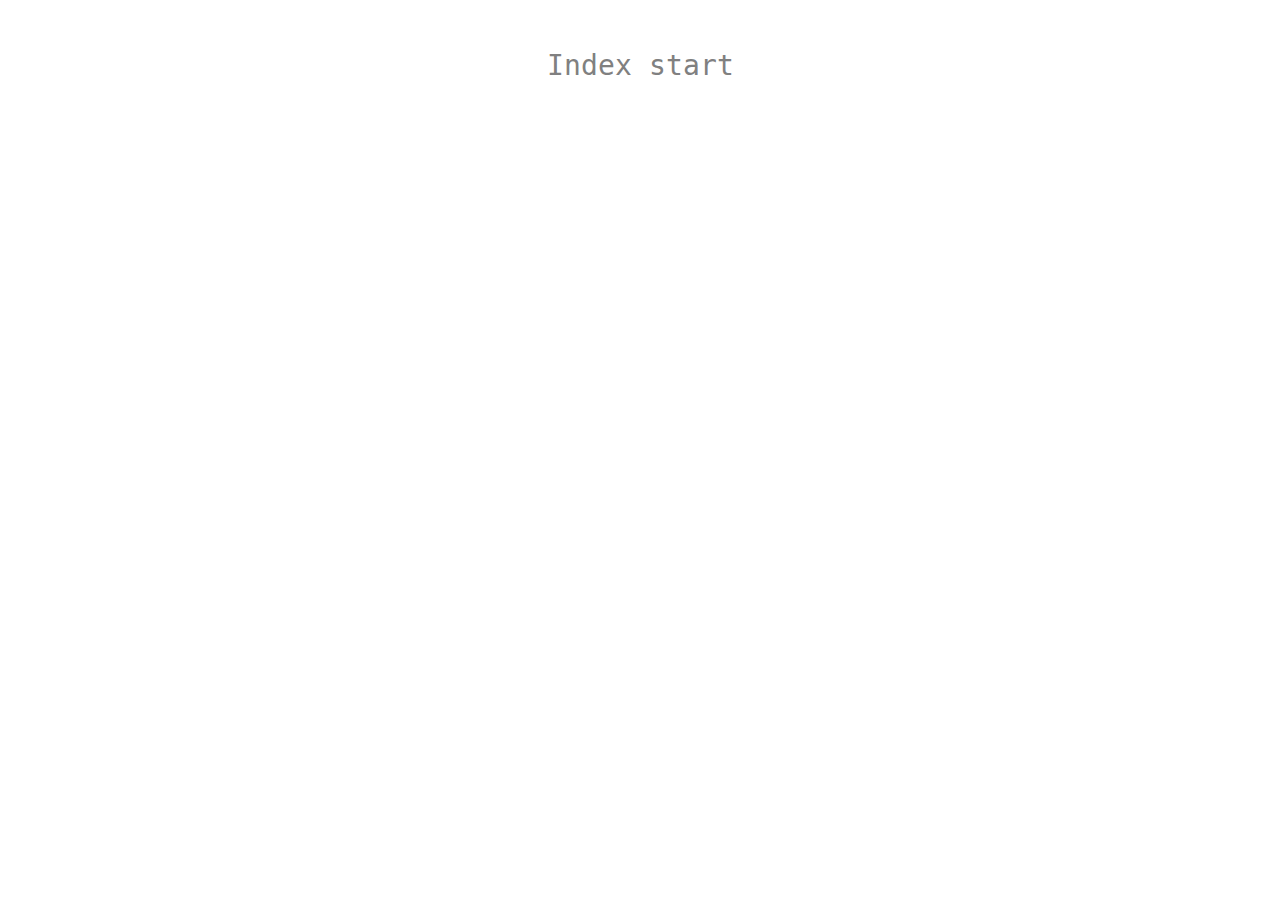
==== index.html @ df1020f8 "Added angular and bootstrap files" ====
<!DOCTYPE HTML PUBLIC "-//W3C//DTD HTML 4.01//EN" "http://www.w3.org/TR/html4/strict.dtd">
<html ng-app>
	<head>
		<title>De Trashed - Zero Trash</title>

		<!-- Javascript / Angular-->
		<script type="text/javascript" src="js/lib/angular.js"></script>
		<script type="text/javascript" src="js/lib/angular-resource.js"></script>

		<!-- CSS / Bootstrap -->
		<link rel="stylesheet" type="text/css" href="css/tasks.css">
		<link rel="stylesheet" type="text/css" href="css/bootstrap.min.css">
		<link rel="stylesheet" type="text/css" href="css/bootstrap-responsive.min.css">

		<!-- Fonts -->
		<link rel="stylesheet" href="fonts/myunderwood/stylesheet.css" type="text/css" />
		<link rel="stylesheet" href="fonts/entypo/stylesheet.css" type="text/css" />
		<link rel="stylesheet" href="fonts/bitstreamverasansmono_roman_macroman/stylesheet.css" type="text/css" />
		
	<!--
	
	Starting UI flow

	1/ Questions - radion buttons

	2/ Sign up - name, email, location (ask for metric or empirical)

	3/ Starting data - 'You start with 1 tonne of trash. Your quest is to reduce this to zero'

	4/ Tasks (first level) - 5 tasks

	5/ Sucess page - Congratulations! You've cut x kg trash, 

	6/ Level complete - You get a happy dolphin! You've saved 5 albatross's lives :)

	-->


	</head>

	<body>

	<div id = "large-plain-text">Index start</div>

	<div id = "center-container"></div>	

	</body>
</html>
---- css/tasks.css ----
body {
	margin: 1.0em;
	padding: 3%;
	background-color: #f7efef;
}

p {
	font-family: helvetica, arial, tahoma;

}


#left-column {
	width: 12%;
	border-width: 1px;
	border-color: #cecccc;
	border-style: solid;
	border-radius: 5px;
	position: absolute;
	height:80%;
	min-width: 20px;
}

#centre-column {
	width:70%;
	position: absolute;
	height:80%;
	min-width: 600px;
	left: 20%;
}

#general-text {
	font-family: 'my_underwoodregular', helvetica, arial, tahoma;
	color: orange;
	font-size: 1.2em;
	line-height: 1.2em;
	margin: 0.6em 0em 0.2em 0.7em;
	
}

/*Slide/Tasks*/

#slide-container {
	height: 70%;
	border-width: 1px;
	border-color: #cecccc;
	border-style: solid;
	border-radius: 5px; 	
}

#task-text {
	height: 80%;
	width: 40%;
	font-family: helvetica, arial, tahoma;
	color: gray;
	font-size: 0.8em;
	line-height: 1.6em;
	padding-right: 0.5em;
	padding-left: 0.5em;
	margin-left: 1.0em;
	margin-right: 1.0em;
	padding: 0.5em;
	position: absolute;
}

#task-image {
	position: relative;
	left:45%;
	height: 85%;
	width: 53%;

	border-width: 1px;
	border-color: #cecccc;
	border-style: solid;

}

/*Check Buttons*/

#check-buttons {
	height: 30%;
	border: 2px dotted gray;
	border-width: 1px;
	border-color: #cecccc;
	border-style: solid;
	border-radius: 5px;
	margin-top:0.5em;

}

#check-box-text {
	font-family: helvetica, arial, tahoma;
	color: gray;
	font-size: 0.9em;
	line-height: 1.4em;
	padding-right: 0.5em;
	padding: 0.5em;
}


#check-buttons-column1 {
	height: 20%;
	width: 23%;
	position: absolute;
	margin-left:2%;
	margin-right: 2%;
	text-align: center;

}

#check-buttons-column2 {
	height: 20%;
	width: 23%;
	position: absolute;
	left: 33%;
	margin-left:2%;
	margin-right: 2%;
	text-align: center;

}

#check-buttons-column3 {
	height: 20%;
	width: 23%;
	position: absolute;
	left: 65%;
	margin-left:2%;
	margin-right: 2%;
	text-align: center;

}


/*Progress Bar*/

#progress-bar-container {
	height: 10%;
	border: 2px dotted gray;
	border-width: 1px;
	border-color: #cecccc;
	border-style: solid;
	border-radius: 5px;
	margin-top: 0.5em;
	margin-bottom: 3.0em;

}


#progress-bar {
  background-color: gray;
  border-radius: 13px; /* (height of inner div) / 2 + padding */
  padding: 3px;
}

#progress-bar > div {
   background-color: orange;
   width: 20%; /* Adjust with JavaScript */
   height: 20px;
   border-radius: 10px;
}

input[type='checkbox'] {
    -webkit-appearance:none;
    width:4.0em;
    height:4.0em;
    background:white;
    border-radius:4px;
    border:2px solid gray;
}
input[type='checkbox']:checked {
    background: orange;
}



/*Landfill Vertical*/
.outer {
    width: 3.5em;
    height: 15.0em;
    border: 2px solid #ccc;
    overflow: hidden;
    
    position: relative;
    
    -moz-border-radius: 6px;
    -webkit-border-radius: 6px;
    border-radius: 6px;
    margin: 1.2em 0.5em 0.5em 0.5em;
}

.inner, .inner div {
    width: 100%;
    overflow: hidden;
    left: -2px;
    position: absolute;
}

.inner {
    border: 2px solid gray;
    border-top-width: 0;
    background-color: #41e02c;
    
    bottom: 0;
    height: 0%;
}

.inner div {
    border: 2px solid orange;
    border-bottom-width: 0;
    background-color: orange;
    top: 0;
    width: 100%;
    height: 25px;
}

button {
	position: center;
	margin-left: 1.0em;

}

/* Dashboard */

#dashboard-nav a {
	width: 100%;
	position: absolute;
	height:10%;
	min-width: 40px;
	font-family: helvetica, arial, tahoma;
	color: gray;
	font-size: 1.0em;
	line-height: 1.6em;
	padding: 0.5em;
	position: relative;
	text-decoration: none;
}


#dashboard-nav ul {
	list-style-type:none;
	margin:0;
	padding:0;
	margin-bottom: 2em;
	line-height: 2em;
}

#dashboard-nav li {
	display:inline;
	padding-right: 0.5em;
	padding-left: 0.5em;
}

#dashboard-nav li :hover {
	background-color: #4ad140;
	color:#e0e0e0;
}

#dashboard-cube-1 {
	width: 28%;
	border-width: 1px;
	border-color: #cecccc;
	border-style: solid;
	position:absolute;
	min-width: 40px;
	max-width: 300px;
	margin-bottom: 5em;

}

#dashboard-cube-1 :hover {
	background-color:#e84e4e;
	color:#e0e0e0;
}

#dashboard-cube-2 {
	left: 35%;
	width: 28%;
	border-width: 1px;
	border-color: #cecccc;
	border-style: solid;
	position:absolute;
	min-width: 40px;
	max-width: 300px;

}

#dashboard-cube-2 :hover {
	background: #e84e4e;
	color:#e0e0e0;
}

#dashboard-cube-3 {
	left: 65%;
	width: 28%;
	border-width: 1px;
	border-color: #cecccc;
	border-style: solid;
	position:absolute;
	min-width: 40px;
	max-width: 300px;
}

#dashboard-cube-3  :hover {
	background:#f75151;
	color:#e0e0e0;
}

#dashboard-cube-4 {
	top: 60%;
	width: 28%;
	border-width: 1px;
	border-color: #cecccc;
	border-style: solid;
	min-width: 40px;
	max-width: 300px;
	position: absolute;
	margin-bottom: 5em;
	
}

#dashboard-cube-4 :hover {
	background-color:#f75151;
	color:#e0e0e0;
}

#dashboard-cube-5 {
	top: 60%;
	left: 35%;
	width: 28%;
	border-width: 1px;
	border-color: #cecccc;
	border-style: solid;
	position:absolute;
	min-width: 40px;
	max-width: 300px;
	margin-bottom: 5em;
}

#dashboard-cube-5 :hover {
	background-color:#f75151;
	color:#e0e0e0;
}

#dashboard-cube-6 {
	top: 60%;
	left: 65%;
	width: 28%;
	border-width: 1px;
	border-color: #cecccc;
	border-style: solid;
	position:absolute;
	min-width: 40px;
	max-width: 300px;
	display:inline-block;
	margin-bottom: 5em;
}

#dashboard-cube-6 :hover { 
	background-color:#f94343;
	color:#e0e0e0;
}


#dashboard-cube-text {
	font-family: helvetica, arial, tahoma;
	color: gray;
	font-size: 1.0em;
	line-height: 2.0em;
	padding-top: 4.0em;
	padding-bottom: 1.5em;
	position: relative;
	text-align: center;

}


#dashboard-cube-text a {
	font-family: helvetica, arial, tahoma;
	color: gray;
	font-size: 1.0em;
	line-height: 1.6em;
	padding: 2.5em;
	position: relative;
	text-align: center;
	text-decoration: none;
}

#dashboard-cube-text :hover {
	color:#e0e0e0;
}

#dashboard-icons {
	font-family: 'entyporegular', helvetica, arial, tahoma;
	color: gray;
	font-size: 8.0em;
	text-align: center;
	line-height: 1.0em;
}

#dashboard-icons :hover {
	color:#e0e0e0;
}

/* Footer */

#footer a {
	width: 100%;
	height:10%;
	min-width: 40px;
	font-family: helvetica, arial, tahoma;
	color: gray;
	font-size: 0.3em;
	line-height: 1.0em;
	padding: 0.5em;
	text-decoration: none;
}

#footer ul {
	list-style-type:none;
	margin:0;
	padding:0;
	margin-bottom: 2em;
	line-height: 2em;
}

#footer li {
	display:inline;
	padding-right: 0.5em;
	padding-left: 0.5em;
}

/* Main Dash Icon */

#main-icon {
	font-family: 'entyporegular', helvetica, arial, tahoma;
	color:#e0e0e0;
	font-size: 6.0em;
	text-align: center;
	line-height: 1.0em;
	position: absolute;
	top:90%;

}


/* Questions */

#center-container {
	text-align: center;
	margin: 5% 10% 5% 10%;
}

#radio-buttons {
	margin-bottom: 3em;
	padding: 0.5em;
}

.tg  {
	border-collapse:collapse;border-spacing:0;
	text-align: center;
	width:80%; margin:auto;
	background-color: white;
}

.tg .square1, td :hover {
	background: #f94343;
	color:#e5e5e5;
}


.tg td {
	font-family:Arial, 
	sans-serif;font-size:
	14px;
	border-style:solid;
	border-width:1px;
	overflow:hidden;
	word-break:normal;
	border-color: #cecccc;
	width:40%;
}


.tg .tg-s6z2 :hover {
	text-align:center;
	background: #f94343;
	color:#e5e5e5;

}

.square2 {
	color:yellow;
}

#square2{
	color:yellow;

}

#large-plain-text {
	font-family: 'bitstream_vera_sans_monoroman', helvetica, arial, tahoma;
	color: gray;
	font-size: 2.0em;
	padding-top: .0em;
	padding-bottom: 0.5em;
	position: relative;
	text-align: center;
	line-height: 2.0em;

}

#arrow {
	font-family: 'entyporegular', helvetica, arial, tahoma;
	color: gray;
	font-size: 6.0em;
	text-align: right;
	line-height: 1.0em;
	margin-right: 10%;
}

#arrow :hover {
	color:#f94343;
	cursor: pointer; cursor: hand; 
}

/* Sign Up Form */


.container {
    width: 406px;
    max-width: 406px;
    margin: 0 auto;
}

#signup {
    padding: 0px 25px 25px;
    background: #fff;
    box-shadow: 
        0px 0px 0px 5px rgba( 255,255,255,0.4 ), 
        0px 4px 20px rgba( 0,0,0,0.33 );
    -moz-border-radius: 5px;
    -webkit-border-radius: 5px;
    border-radius: 5px;
    display: table;
    position: static;
}

#signup .header {
    margin-bottom: 20px;
}

#signup .header h3 {
    color: #333333;
    font-size: 24px;
    font-weight: bold;
    margin-bottom: 5px;
}

#signup .header p {
    color: #8f8f8f;
    font-size: 14px;
    font-weight: 300;
}

#signup .sep {
    height: 1px;
    background: #e8e8e8;
    width: 406px;
    margin: 0px -25px;
}

#signup .inputs {
    margin-top: 25px;
}

#signup .inputs label {
    color: #8f8f8f;
    font-size: 12px;
    font-weight: 300;
    letter-spacing: 1px;
    margin-bottom: 7px;
    display: block;
}

input::-webkit-input-placeholder {
    color:    #b5b5b5;
}

input:-moz-placeholder {
    color:    #b5b5b5;
}

#signup .inputs input[type=email], input[type=password] {
    background: #f5f5f5;
    font-size: 0.8rem;
    -moz-border-radius: 3px;
    -webkit-border-radius: 3px;
    border-radius: 3px;
    border: none;
    padding: 13px 10px;
    width: 330px;
    margin-bottom: 20px;
    box-shadow: inset 0px 2px 3px rgba( 0,0,0,0.1 );
    clear: both;
}

#signup .inputs input[type=email]:focus, input[type=password]:focus {
    background: #fff;
    box-shadow: 0px 0px 0px 3px #fff38e, inset 0px 2px 3px rgba( 0,0,0,0.2 ), 0px 5px 5px rgba( 0,0,0,0.15 );
    outline: none;   
}

#signup .inputs .checkboxy {
    display: block;
    position: static;
    height: 25px;
    margin-top: 10px;
    clear: both;
}

#signup .inputs input[type=checkbox] {
    float: left;
    margin-right: 10px;
    margin-top: 3px;
}

#signup .inputs label.terms {
    float: left;
    font-size: 14px;
    font-style: italic;
}

#signup .inputs #submit {
    width: 100%;
    margin-top: 20px;
    padding: 15px 0;
    color: #fff;
    font-size: 14px;
    font-weight: 500;
    letter-spacing: 1px;
    text-align: center;
    text-decoration: none;
    font-family: helvetica, arial, tahoma;
        background: -moz-linear-gradient(
        top,
        #b9c5dd 0%,
        #a4b0cb);
    background: -webkit-gradient(
        linear, left top, left bottom, 
        from(#b9c5dd),
        to(#a4b0cb));
    -moz-border-radius: 5px;
    -webkit-border-radius: 5px;
    border-radius: 5px;
    border: 1px solid #737b8d;
    -moz-box-shadow:
        0px 5px 5px rgba(000,000,000,0.1),
        inset 0px 1px 0px rgba(255,255,255,0.5);
    -webkit-box-shadow:
        0px 5px 5px rgba(000,000,000,0.1),
        inset 0px 1px 0px rgba(255,255,255,0.5);
    box-shadow:
        0px 5px 5px rgba(000,000,000,0.1),
        inset 0px 1px 0px rgba(255,255,255,0.5);
    text-shadow:
        0px 1px 3px rgba(000,000,000,0.3),
        0px 0px 0px rgba(255,255,255,0);
    display: table;
    position: static;
    clear: both;
}

#signup .inputs #submit:hover {
    background: -moz-linear-gradient(
        top,
        #a4b0cb 0%,
        #b9c5dd);
    background: -webkit-gradient(
        linear, left top, left bottom, 
        from(#a4b0cb),
        to(#b9c5dd));
}

/* Starter Page*/

#landfill-column {
	width: 8%;
	position: absolute;
	height:80%;
	min-width: 20px;
}

#super-hero img{
	height:20em;
	text-align: right;
	vertical-align: bottom;
}

#trash img {
	height:30em;
	text-align: right;
	vertical-align: bottom;
}
---- fonts/myunderwood/stylesheet.css ----
@font-face {
    font-family: 'my_underwoodregular';
    src: url('MyUnderwood-webfont.eot');
    src: url('MyUnderwood-webfont.eot?#iefix') format('embedded-opentype'),
         url('MyUnderwood-webfont.woff') format('woff'),
         url('MyUnderwood-webfont.ttf') format('truetype'),
         url('MyUnderwood-webfont.svg#my_underwoodregular') format('svg');
    font-weight: normal;
    font-style: normal;

}
---- fonts/entypo/stylesheet.css ----
@font-face {
    font-family: 'entyporegular';
    src: url('Entypo-webfont.eot');
    src: url('Entypo-webfont.eot?#iefix') format('embedded-opentype'),
         url('Entypo-webfont.woff') format('woff'),
         url('Entypo-webfont.ttf') format('truetype'),
         url('Entypo-webfont.svg#entyporegular') format('svg');
    font-weight: normal;
    font-style: normal;

}
---- fonts/bitstreamverasansmono_roman_macroman/stylesheet.css ----
@font-face {
    font-family: 'bitstream_vera_sans_monoroman';
    src: url('VeraMono-webfont.eot');
    src: url('VeraMono-webfont.eot?#iefix') format('embedded-opentype'),
         url('VeraMono-webfont.woff') format('woff'),
         url('VeraMono-webfont.ttf') format('truetype'),
         url('VeraMono-webfont.svg#bitstream_vera_sans_monoroman') format('svg');
    font-weight: normal;
    font-style: normal;

}
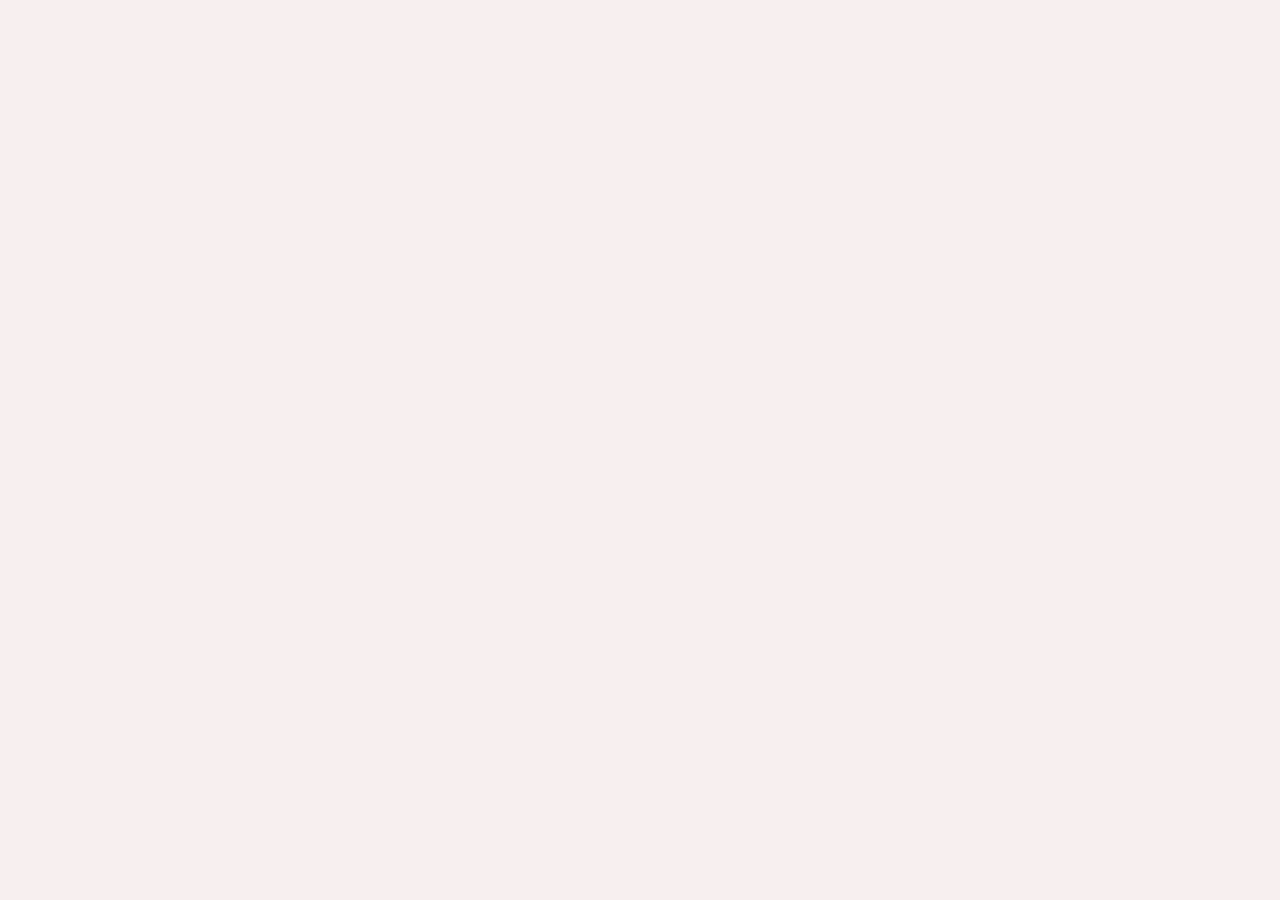
==== commit 9bfe895d: "Reconstructed with js" ====
--- a/index.html
+++ b/index.html
@@ -3,46 +3,52 @@
 	<head>
 		<title>De Trashed - Zero Trash</title>
 
-		<!-- Javascript / Angular-->
-		<script type="text/javascript" src="js/lib/angular.js"></script>
-		<script type="text/javascript" src="js/lib/angular-resource.js"></script>
+		
+		<!-- CSS / Bootstrap -->
+		<!-- 
+			Note: commented out old stylesheet and breaking all pages stylesheets into separate files.
+			<link rel="stylesheet" type="text/css" href="css/tasks.css">
+		-->
+		<link rel="stylesheet" type="text/css" href="css/questions.css">
 
-		<!-- CSS / Bootstrap -->
-		<link rel="stylesheet" type="text/css" href="css/tasks.css">
-		<link rel="stylesheet" type="text/css" href="css/bootstrap.min.css">
-		<link rel="stylesheet" type="text/css" href="css/bootstrap-responsive.min.css">
 
 		<!-- Fonts -->
 		<link rel="stylesheet" href="fonts/myunderwood/stylesheet.css" type="text/css" />
 		<link rel="stylesheet" href="fonts/entypo/stylesheet.css" type="text/css" />
 		<link rel="stylesheet" href="fonts/bitstreamverasansmono_roman_macroman/stylesheet.css" type="text/css" />
 		
-	<!--
-	
-	Starting UI flow
+		<!--
+		
+		Starting UI flow for first time user
 
-	1/ Questions - radion buttons
+		1/ Questions - radio buttons (grap data)
 
-	2/ Sign up - name, email, location (ask for metric or empirical)
+		2/ Sign up - name, email, location (ask for metric or empirical) (grap data -> registration)
 
-	3/ Starting data - 'You start with 1 tonne of trash. Your quest is to reduce this to zero'
+		3/ Starting data - 'You start with 1 tonne of trash. Your quest is to reduce this to zero' (logged in as user)
 
-	4/ Tasks (first level) - 5 tasks
 
-	5/ Sucess page - Congratulations! You've cut x kg trash, 
+		User signed up, within the app
 
-	6/ Level complete - You get a happy dolphin! You've saved 5 albatross's lives :)
+		4/ Tasks (first level) - 5 tasks
 
-	-->
+		5/ Sucess page - Congratulations! You've cut x kg trash, 
+
+		6/ Level complete - You get a happy dolphin! You've saved 5 albatross's lives :)
+
+		-->
 
 
 	</head>
+	<body>
+		<div id = "center-container"></div>	
 
-	<body>
-
-	<div id = "large-plain-text">Index start</div>
-
-	<div id = "center-container"></div>	
-
+		<!-- Javascript / Angular-->
+		<script type="text/javascript" src="js/lib/angular.js"></script>
+		<script type="text/javascript" src="js/lib/angular-resource.js"></script>
+		<script type="text/javascript" src="js/introduction.js"></script>
+		<script type="text/javascript">
+			introduction.init();
+		</script>
 	</body>
 </html>--- a/css/tasks.css
+++ b/css/tasks.css
@@ -385,9 +385,7 @@
 	text-decoration: none;
 }
 
-#dashboard-cube-text :hover {
-	color:#e0e0e0;
-}
+
 
 #dashboard-icons {
 	font-family: 'entyporegular', helvetica, arial, tahoma;
@@ -462,11 +460,20 @@
 	background-color: white;
 }
 
+.square{
+  color:gray;
+}
+
+.square:hover{
+  color:#e5e5e5;
+}
+
+/*
 .tg .square1, td :hover {
 	background: #f94343;
 	color:#e5e5e5;
 }
-
+*/
 
 .tg td {
 	font-family:Arial, 
@@ -480,13 +487,14 @@
 	width:40%;
 }
 
-
+/*
 .tg .tg-s6z2 :hover {
 	text-align:center;
 	background: #f94343;
 	color:#e5e5e5;
 
 }
+*/
 
 .square2 {
 	color:yellow;
@@ -516,12 +524,14 @@
 	text-align: right;
 	line-height: 1.0em;
 	margin-right: 10%;
+	cursor: pointer;
 }
 
 #arrow :hover {
-	color:#f94343;
-	cursor: pointer; cursor: hand; 
-}
+  color:#f94343;
+}
+
+
 
 /* Sign Up Form */
 
--- a/css/questions.css
+++ b/css/questions.css
@@ -0,0 +1,76 @@
+/*questions.css*/
+
+/*ELEMENT STYLING*/
+body {
+  margin: 1.0em;
+  padding: 3%;
+  background-color: #f7efef;
+}
+
+p {
+  font-family: helvetica, arial, tahoma;
+}
+
+
+/*ID STYLING*/
+#large-plain-text {
+  font-family: 'bitstream_vera_sans_monoroman', helvetica, arial, tahoma;
+  color: gray;
+  font-size: 2.0em;
+  padding-top: .0em;
+  padding-bottom: 2.0em;
+  position: relative;
+  text-align: center;
+  line-height: 2.0em;
+}
+
+#center-container {
+  text-align: center;
+  margin: 5% 10% 5% 10%;
+}
+
+#arrow {
+  width: 80%;
+  margin: 0 auto;
+  font-size: 3.0em;
+  text-align: right;
+  color: gray;
+  cursor: pointer;
+}
+
+
+#arrow .next{
+  font-family: 'bitstream_vera_sans_monoroman', helvetica, arial, tahoma;
+  font-size: 0.8em;
+  display:inline-block;
+  position:relative;
+  top: -20px;
+}
+
+
+#arrow .arrow {
+  font-family: 'entyporegular', helvetica, arial, tahoma;
+  font-size: 3.0em;
+  text-align: right;
+  text-decoration: none;
+}
+
+
+
+/*CLASS STYLING*/
+.tg  {
+  border-collapse:collapse;border-spacing:0;
+  text-align: center;
+  width:80%; margin:auto;
+  background-color: white;
+}
+
+.tg td{
+  font-family: helvetica, arial, tahoma;
+  color: #555;
+  font-size: 1.0em;
+  width:50%;
+  height:15em;
+  border: 1px solid #333;
+}
+
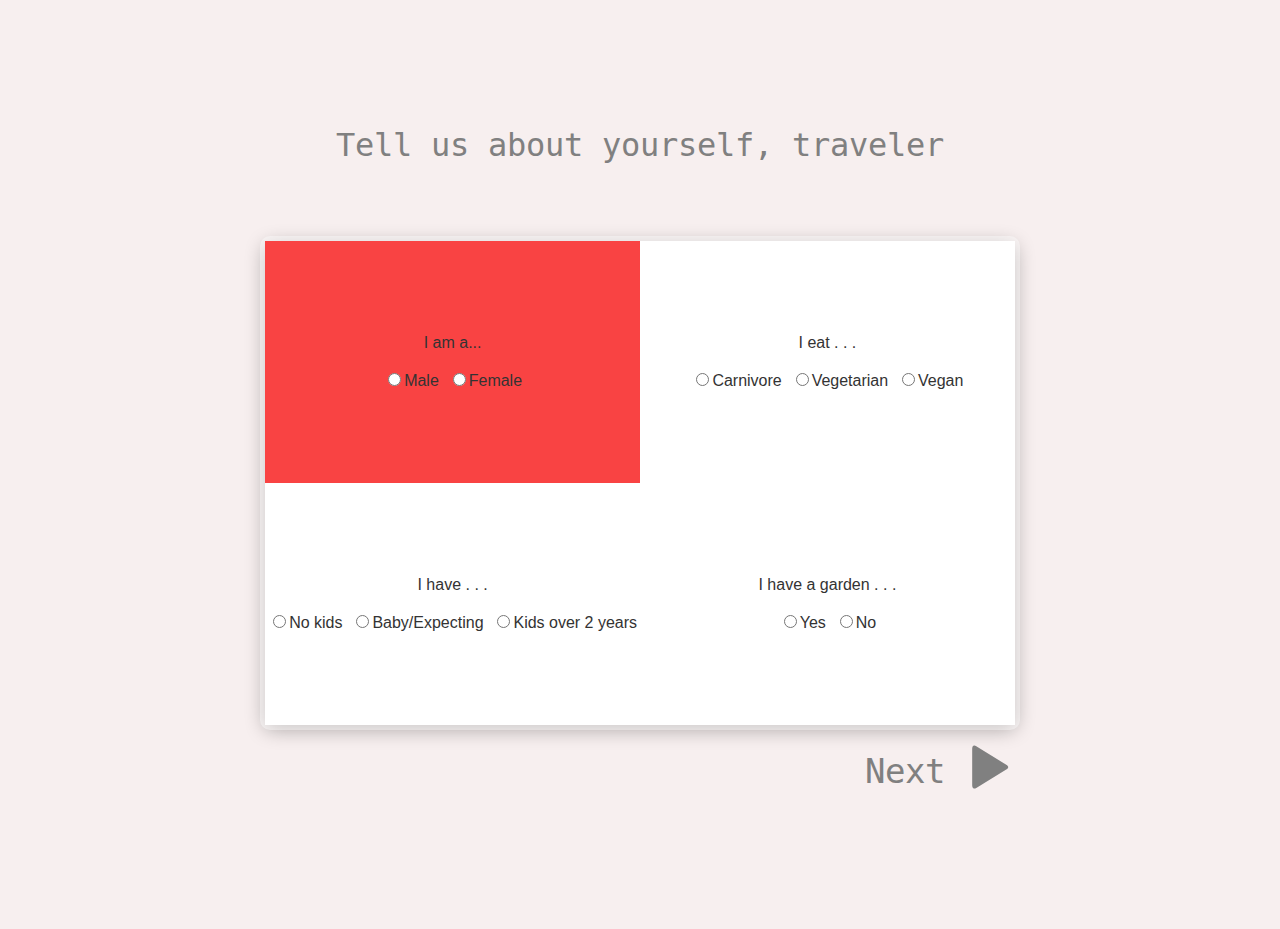
==== commit 2873c80c: "Updated the questions page with the new border, removed the internal border lines to the questions t" ====
--- a/index.html
+++ b/index.html
@@ -2,43 +2,40 @@
 <html ng-app>
 	<head>
 		<title>De Trashed - Zero Trash</title>
+		
+		<!--
+		
+			Starting UI flow for first time user
+
+			1/ Questions - radio buttons (grap data)
+
+			2/ Sign up - name, email, location (ask for metric or empirical) (grap data -> registration)
+
+			3/ Starting data - 'You start with 1 tonne of trash. Your quest is to reduce this to zero' (logged in as user)
+
+
+			User signed up, within the app
+
+			4/ Tasks (first level) - 5 tasks
+
+			5/ Sucess page - Congratulations! You've cut x kg trash, 
+
+			6/ Level complete - You get a happy dolphin! You've saved 5 albatross's lives :)
+
+		-->
 
 		
 		<!-- CSS / Bootstrap -->
 		<!-- 
 			Note: commented out old stylesheet and breaking all pages stylesheets into separate files.
-			<link rel="stylesheet" type="text/css" href="css/tasks.css">
 		-->
+		<link rel="stylesheet" type="text/css" href="css/tasks.css">
 		<link rel="stylesheet" type="text/css" href="css/questions.css">
-
 
 		<!-- Fonts -->
 		<link rel="stylesheet" href="fonts/myunderwood/stylesheet.css" type="text/css" />
 		<link rel="stylesheet" href="fonts/entypo/stylesheet.css" type="text/css" />
 		<link rel="stylesheet" href="fonts/bitstreamverasansmono_roman_macroman/stylesheet.css" type="text/css" />
-		
-		<!--
-		
-		Starting UI flow for first time user
-
-		1/ Questions - radio buttons (grap data)
-
-		2/ Sign up - name, email, location (ask for metric or empirical) (grap data -> registration)
-
-		3/ Starting data - 'You start with 1 tonne of trash. Your quest is to reduce this to zero' (logged in as user)
-
-
-		User signed up, within the app
-
-		4/ Tasks (first level) - 5 tasks
-
-		5/ Sucess page - Congratulations! You've cut x kg trash, 
-
-		6/ Level complete - You get a happy dolphin! You've saved 5 albatross's lives :)
-
-		-->
-
-
 	</head>
 	<body>
 		<div id = "center-container"></div>	
--- a/css/questions.css
+++ b/css/questions.css
@@ -31,7 +31,10 @@
 
 #arrow {
   width: 80%;
-  margin: 0 auto;
+  margin-top: 20px;
+  margin-left: auto;
+  margin-right: auto;
+  margin-bottom:0px;
   font-size: 3.0em;
   text-align: right;
   color: gray;
@@ -41,7 +44,7 @@
 
 #arrow .next{
   font-family: 'bitstream_vera_sans_monoroman', helvetica, arial, tahoma;
-  font-size: 0.8em;
+  font-size: 0.7em;
   display:inline-block;
   position:relative;
   top: -20px;
@@ -59,10 +62,20 @@
 
 /*CLASS STYLING*/
 .tg  {
+
   border-collapse:collapse;border-spacing:0;
   text-align: center;
   width:80%; margin:auto;
   background-color: white;
+
+  /*padding: 0px 25px 25px;*/
+  background: #fff;
+  box-shadow: 0px 0px 0px 5px rgba( 255,255,255,0.4 ), 0px 4px 20px rgba( 0,0,0,0.33 );
+  -moz-border-radius: 5px;
+  -webkit-border-radius: 5px;
+  border-radius: 5px;
+  display: table;
+  position: static;
 }
 
 .tg td{
@@ -71,6 +84,7 @@
   font-size: 1.0em;
   width:50%;
   height:15em;
-  border: 1px solid #333;
+  border:0px;
+  /*border: 1px solid #333;*/
 }
 
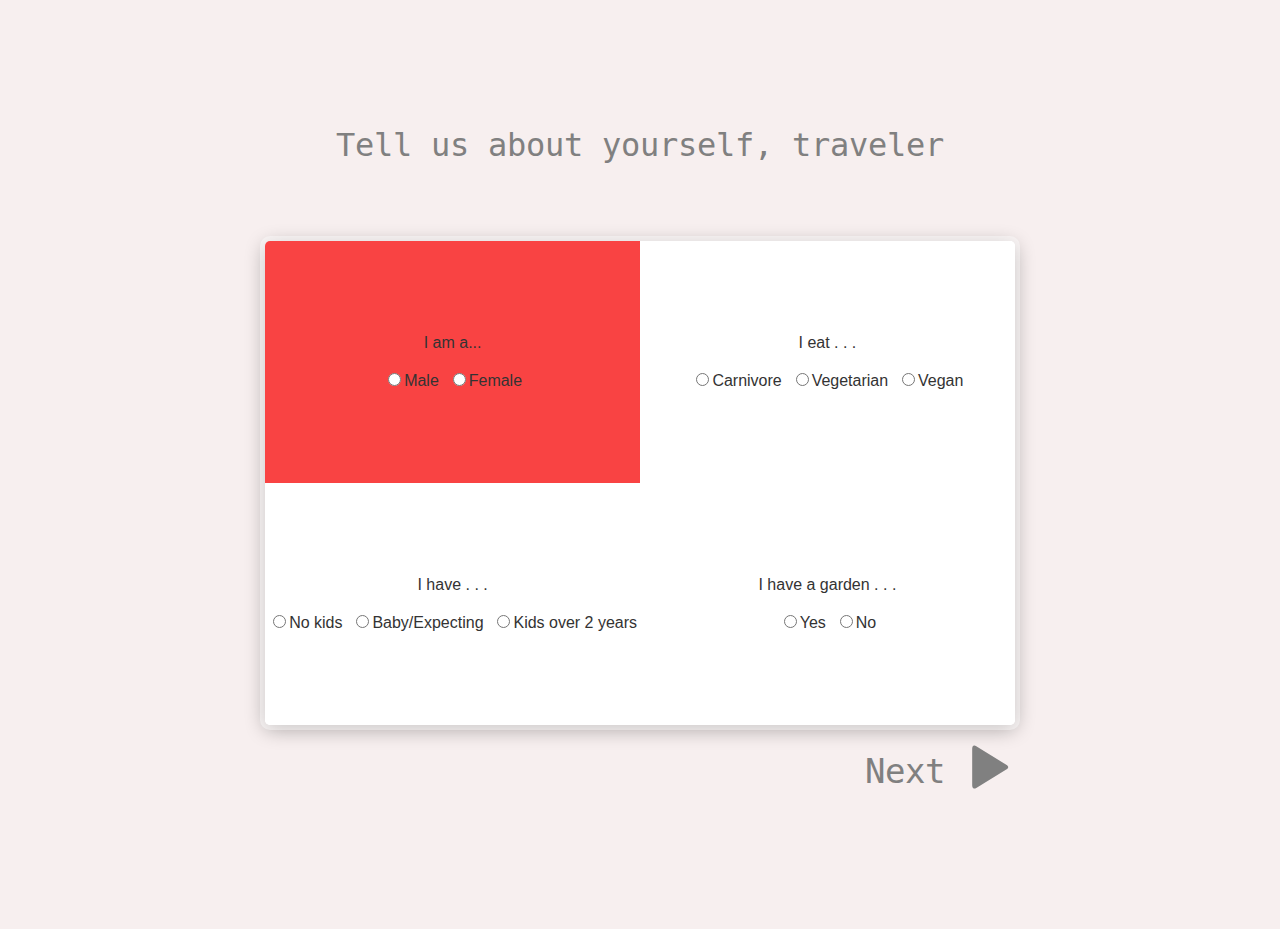
==== commit c4d8d020: "Added user authentication files" ====
--- a/index.html
+++ b/index.html
@@ -4,26 +4,17 @@
 		<title>De Trashed - Zero Trash</title>
 		
 		<!--
-		
 			Starting UI flow for first time user
 
 			1/ Questions - radio buttons (grap data)
-
 			2/ Sign up - name, email, location (ask for metric or empirical) (grap data -> registration)
-
 			3/ Starting data - 'You start with 1 tonne of trash. Your quest is to reduce this to zero' (logged in as user)
 
-
 			User signed up, within the app
-
 			4/ Tasks (first level) - 5 tasks
-
 			5/ Sucess page - Congratulations! You've cut x kg trash, 
-
 			6/ Level complete - You get a happy dolphin! You've saved 5 albatross's lives :)
-
 		-->
-
 		
 		<!-- CSS / Bootstrap -->
 		<!-- 
@@ -44,6 +35,16 @@
 		<script type="text/javascript" src="js/lib/angular.js"></script>
 		<script type="text/javascript" src="js/lib/angular-resource.js"></script>
 		<script type="text/javascript" src="js/introduction.js"></script>
+
+		<!-- Javascript / Angular for user login authentication -->
+		<script type = "text/javascript" src='js/login/routingConfig.js'></script>
+        <script type = "text/javascript" src='js/login/app.js'></script>
+        <script type = "text/javascript" src='js/login/services.js'></script>
+        <script type = "text/javascript" src='js/login/controllers.js'></script>
+        <script type = "text/javascript" src='js/login/filters.js'></script>
+        <script type = "text/javascript" src='js/login/directives.js'></script>
+
+
 		<script type="text/javascript">
 			introduction.init();
 		</script>
--- a/css/questions.css
+++ b/css/questions.css
@@ -88,3 +88,29 @@
   /*border: 1px solid #333;*/
 }
 
+.tg .top-left{
+  -webkit-border-top-left-radius: 5px;
+  -moz-border-radius-topleft: 5px;
+  border-top-left-radius: 5px;
+}
+
+.tg .top-right{
+  
+  -webkit-border-top-right-radius: 5px;
+  -moz-border-radius-topright: 5px;
+  border-top-right-radius: 5px;
+}
+
+.tg .bottom-left{
+  -webkit-border-bottom-left-radius: 5px;
+  -moz-border-radius-bottomleft: 5px;
+  border-bottom-left-radius: 5px;
+}
+
+.tg .bottom-right{
+  -webkit-border-bottom-right-radius: 5px;
+  -moz-border-radius-bottomright: 5px;
+  border-bottom-right-radius: 5px;
+}
+
+
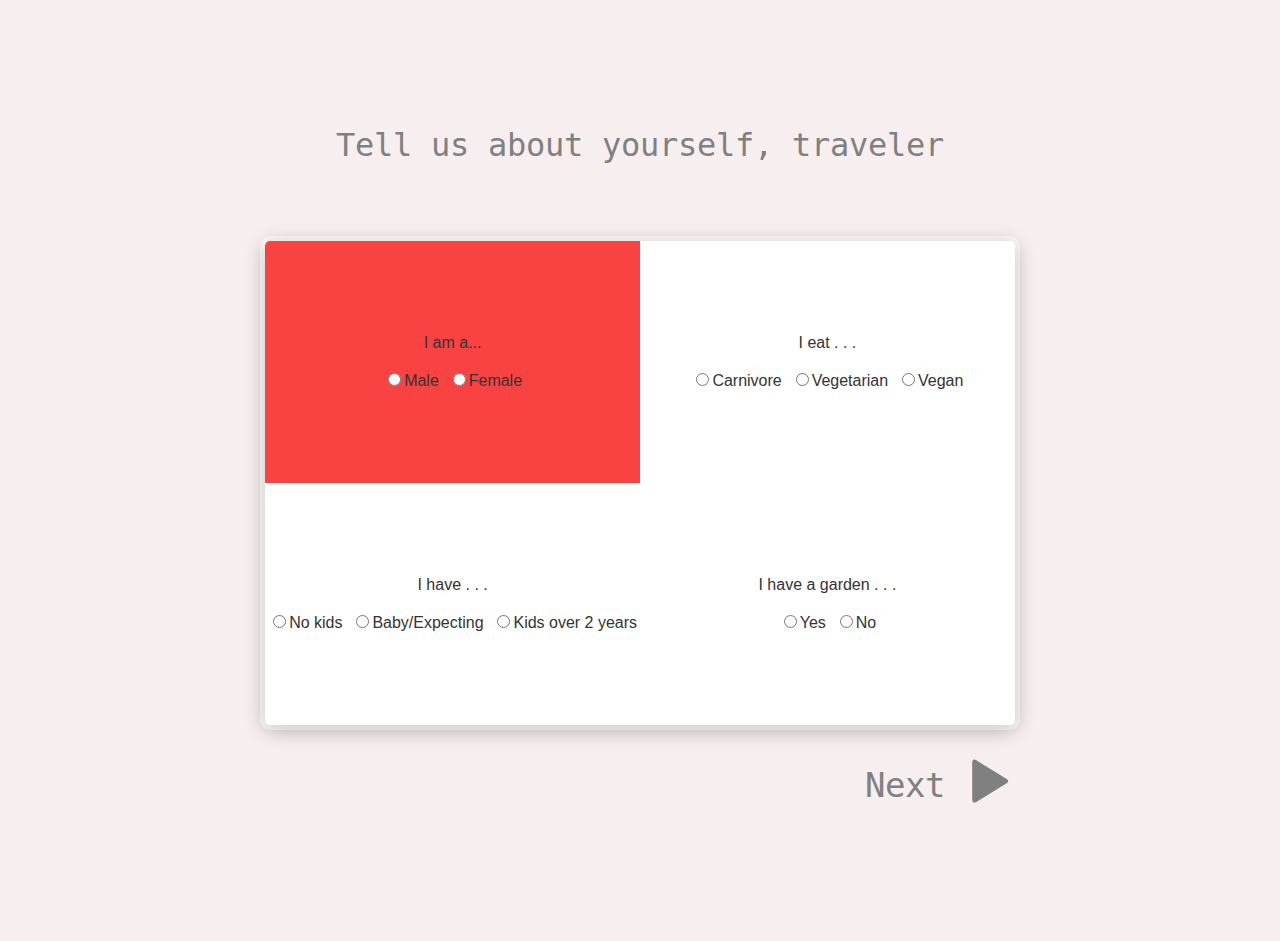
==== commit d227b194: "removed the angular files since my version doesn't use that. Working on the style of the signup form" ====
--- a/index.html
+++ b/index.html
@@ -1,50 +1,48 @@
-<!DOCTYPE HTML PUBLIC "-//W3C//DTD HTML 4.01//EN" "http://www.w3.org/TR/html4/strict.dtd">
-<html ng-app>
+<!DOCTYPE html>
+<html>
 	<head>
 		<title>De Trashed - Zero Trash</title>
+		<meta charset="UTF-8">
+		<!--
 		
-		<!--
 			Starting UI flow for first time user
 
 			1/ Questions - radio buttons (grap data)
+
 			2/ Sign up - name, email, location (ask for metric or empirical) (grap data -> registration)
+
 			3/ Starting data - 'You start with 1 tonne of trash. Your quest is to reduce this to zero' (logged in as user)
 
+
 			User signed up, within the app
+
 			4/ Tasks (first level) - 5 tasks
+
 			5/ Sucess page - Congratulations! You've cut x kg trash, 
+
 			6/ Level complete - You get a happy dolphin! You've saved 5 albatross's lives :)
+
 		-->
+
 		
 		<!-- CSS / Bootstrap -->
 		<!-- 
 			Note: commented out old stylesheet and breaking all pages stylesheets into separate files.
+		<link rel="stylesheet" type="text/css" href="css/tasks.css">
 		-->
-		<link rel="stylesheet" type="text/css" href="css/tasks.css">
-		<link rel="stylesheet" type="text/css" href="css/questions.css">
+		<link rel="stylesheet" type="text/css" href="css/master.css"/>
 
 		<!-- Fonts -->
 		<link rel="stylesheet" href="fonts/myunderwood/stylesheet.css" type="text/css" />
 		<link rel="stylesheet" href="fonts/entypo/stylesheet.css" type="text/css" />
 		<link rel="stylesheet" href="fonts/bitstreamverasansmono_roman_macroman/stylesheet.css" type="text/css" />
 	</head>
-	<body>
+	<body>		
+		<!-- App Container -->
 		<div id = "center-container"></div>	
 
-		<!-- Javascript / Angular-->
-		<script type="text/javascript" src="js/lib/angular.js"></script>
-		<script type="text/javascript" src="js/lib/angular-resource.js"></script>
+		<!-- Javascript -->
 		<script type="text/javascript" src="js/introduction.js"></script>
-
-		<!-- Javascript / Angular for user login authentication -->
-		<script type = "text/javascript" src='js/login/routingConfig.js'></script>
-        <script type = "text/javascript" src='js/login/app.js'></script>
-        <script type = "text/javascript" src='js/login/services.js'></script>
-        <script type = "text/javascript" src='js/login/controllers.js'></script>
-        <script type = "text/javascript" src='js/login/filters.js'></script>
-        <script type = "text/javascript" src='js/login/directives.js'></script>
-
-
 		<script type="text/javascript">
 			introduction.init();
 		</script>
--- a/css/tasks.css
+++ b/css/tasks.css
@@ -1,6 +1,6 @@
 body {
 	margin: 1.0em;
-	padding: 3%;
+	padding: 0 3% 3% 3%;
 	background-color: #f7efef;
 }
 
@@ -240,8 +240,6 @@
 	list-style-type:none;
 	margin:0;
 	padding:0;
-	margin-bottom: 2em;
-	line-height: 2em;
 }
 
 #dashboard-nav li {
@@ -431,13 +429,10 @@
 
 #main-icon {
 	font-family: 'entyporegular', helvetica, arial, tahoma;
-	color:#e0e0e0;
-	font-size: 6.0em;
-	text-align: center;
+	color:gray;
+	font-size: 5.0em;
 	line-height: 1.0em;
-	position: absolute;
-	top:90%;
-
+	display: inline-block;
 }
 
 
--- a/css/master.css
+++ b/css/master.css
@@ -0,0 +1,409 @@
+/* 
+
+  master.css 
+
+  contains css styling for the following dynamic ajax driven pages:
+  - questions form
+  - signup form
+  -
+
+*/
+
+
+
+
+
+
+
+
+
+/*questions.css*/
+
+/*ELEMENT STYLING*/
+body {
+  margin: 1.0em;
+  padding: 3%;
+  background-color: #f7efef;
+}
+
+p {
+  font-family: helvetica, arial, tahoma;
+}
+
+
+/*ID STYLING*/
+#center-container {
+  text-align: center;
+  margin: 5% 10% 5% 10%;
+}
+
+#arrow {
+  width: 80%;
+  margin-top: 20px;
+  margin-left: auto;
+  margin-right: auto;
+  margin-bottom:0px;
+  font-size: 3.0em;
+  text-align: right;
+  color: gray;
+  cursor: pointer;
+}
+
+
+#arrow .next{
+  font-family: 'bitstream_vera_sans_monoroman', helvetica, arial, tahoma;
+  font-size: 0.7em;
+  display:inline-block;
+  position:relative;
+  top: -20px;
+}
+
+
+#arrow .arrow {
+  font-family: 'entyporegular', helvetica, arial, tahoma;
+  font-size: 3.0em;
+  text-align: right;
+  text-decoration: none;
+}
+
+
+
+/*CLASS STYLING*/
+.large-plain-text {
+  font-family: 'bitstream_vera_sans_monoroman', helvetica, arial, tahoma;
+  color: gray;
+  font-size: 2.0em;
+  padding-top: .0em;
+  padding-bottom: 2.0em;
+  position: relative;
+  text-align: center;
+  line-height: 2.0em;
+}
+
+.tg  {
+
+  border-collapse:collapse;
+  border-spacing:0;
+  border:0px;
+  text-align: center;
+  width:80%; 
+  margin:auto;
+  background-color: white;
+
+  /*padding: 0px 25px 25px;*/
+  background: #fff;
+  box-shadow: 0px 0px 0px 5px rgba( 255,255,255,0.4 ), 0px 4px 20px rgba( 0,0,0,0.33 );
+  -moz-border-radius: 5px;
+  -webkit-border-radius: 5px;
+  border-radius: 5px;
+  display: table;
+  position: static;
+}
+
+.tg td{
+  font-family: helvetica, arial, tahoma;
+  color: #555;
+  font-size: 1.0em;
+  width:50%;
+  height:15em;
+  border:0px;
+  /*border: 1px solid #333;*/
+}
+
+.tg .top-left{
+  -webkit-border-top-left-radius: 5px;
+  -moz-border-radius-topleft: 5px;
+  border-top-left-radius: 5px;
+}
+
+.tg .top-right{
+  
+  -webkit-border-top-right-radius: 5px;
+  -moz-border-radius-topright: 5px;
+  border-top-right-radius: 5px;
+}
+
+.tg .bottom-left{
+  -webkit-border-bottom-left-radius: 5px;
+  -moz-border-radius-bottomleft: 5px;
+  border-bottom-left-radius: 5px;
+}
+
+.tg .bottom-right{
+  -webkit-border-bottom-right-radius: 5px;
+  -moz-border-radius-bottomright: 5px;
+  border-bottom-right-radius: 5px;
+}
+
+
+
+
+
+
+
+
+
+
+
+
+
+
+
+/* signup.css */
+
+.container {
+
+  background-color: #fff;
+
+  width: 80%;
+  margin-top: 20px;
+  margin-left: auto;
+  margin-right: auto;
+  margin-bottom:0px;
+
+   box-shadow: 0px 0px 0px 5px rgba( 255,255,255,0.4 ), 0px 4px 20px rgba( 0,0,0,0.33 );
+  -moz-border-radius: 5px;
+  -webkit-border-radius: 5px;
+  border-radius: 5px;
+  display: table;
+  position: static;
+
+  /*
+  width: 406px;
+  max-width: 406px;
+  margin: 0 auto;
+  */
+}
+
+.container td{
+  margin:0px;
+  padding-top:0px;
+  padding-left:25px;
+  padding-right:25px;
+  padding-bottom:25px;
+
+}
+
+.container .left td{
+  
+
+  -webkit-border-top-left-radius: 5px;
+  -moz-border-radius-topleft: 5px;
+  border-top-left-radius: 5px;
+
+  -webkit-border-bottom-left-radius: 5px;
+  -moz-border-radius-bottomleft: 5px;
+  border-bottom-left-radius: 5px;
+
+}
+
+.container .right td{
+  
+
+  -webkit-border-top-right-radius: 5px;
+  -moz-border-radius-topright: 5px;
+  border-top-right-radius: 5px;
+
+  -webkit-border-bottom-right-radius: 5px;
+  -moz-border-radius-bottomright: 5px;
+  border-bottom-right-radius: 5px;
+
+}
+
+#signup {    
+    min-width:406px;
+    width:100%;
+    padding-top:0px;
+    padding-left:25px;
+    padding-right:25px;
+    padding-bottom:25px;
+    background: #fff;
+    display: table;
+    position: static;
+}
+
+.header,
+#signup .header
+{
+    margin-top: 25px;
+}
+
+#signup .header h3 {
+    color: #333333;
+    font-size: 24px;
+    font-weight: bold;
+    margin-bottom: 5px;
+}
+
+#signup .header p,
+.container .header p
+{
+    color: #8f8f8f;
+    font-size: 14px;
+    font-weight: 300;
+}
+
+#signup .sep, 
+.container .sep {
+    height: 1px;
+    background: #e8e8e8;
+    width: 406px;
+    margin: 0 auto;
+}
+
+#signup .inputs {
+    display: block;
+    margin-top: 25px;
+}
+
+#signup .checkboxy{
+  min-width: 330px;
+  width: 330px;
+  margin-left:auto;
+  margin-right:auto;
+}
+
+#signup .inputs label {
+    color: #8f8f8f;
+    font-size: 12px;
+    font-weight: 300;
+    letter-spacing: 1px;
+    margin-bottom: 7px;
+    display: block;
+}
+
+input::-webkit-input-placeholder {
+    color:    #b5b5b5;
+}
+
+input:-moz-placeholder {
+    color:    #b5b5b5;
+}
+
+#signup .inputs input[type=email], input[type=password] {
+    background: #f5f5f5;
+    font-size: 0.8rem;
+    -moz-border-radius: 3px;
+    -webkit-border-radius: 3px;
+    border-radius: 3px;
+    border: none;
+    padding: 13px 10px;
+    width: 330px;
+    margin-bottom: 20px;
+    box-shadow: inset 0px 2px 3px rgba( 0,0,0,0.1 );
+    clear: both;
+}
+
+#signup .inputs input[type=email]:focus, input[type=password]:focus {
+    background: #fff;
+    box-shadow: 0px 0px 0px 3px #fff38e, inset 0px 2px 3px rgba( 0,0,0,0.2 ), 0px 5px 5px rgba( 0,0,0,0.15 );
+    outline: none;   
+}
+
+#signup .inputs .checkboxy {
+    display: block;
+    position: static;
+    height: 25px;
+    margin-top: 10px;
+    clear: both;
+}
+
+#signup .inputs input[type=checkbox] {
+    float: left;
+    margin-right: 10px;
+    margin-top: 3px;
+}
+
+#signup .inputs label.terms {
+    float: left;
+    font-size: 14px;
+    font-style: italic;
+}
+
+#signup .inputs #submit {
+    width: 330px;
+    margin-left:auto;
+    margin-right:auto;
+    margin-top: 20px;
+    padding: 15px 0;
+    color: #fff;
+    font-size: 14px;
+    font-weight: 500;
+    letter-spacing: 1px;
+    text-align: center;
+    text-decoration: none;
+    font-family: helvetica, arial, tahoma;
+        background: -moz-linear-gradient(
+        top,
+        #b9c5dd 0%,
+        #a4b0cb);
+    background: -webkit-gradient(
+        linear, left top, left bottom, 
+        from(#b9c5dd),
+        to(#a4b0cb));
+    -moz-border-radius: 5px;
+    -webkit-border-radius: 5px;
+    border-radius: 5px;
+    border: 1px solid #737b8d;
+    -moz-box-shadow:
+        0px 5px 5px rgba(000,000,000,0.1),
+        inset 0px 1px 0px rgba(255,255,255,0.5);
+    -webkit-box-shadow:
+        0px 5px 5px rgba(000,000,000,0.1),
+        inset 0px 1px 0px rgba(255,255,255,0.5);
+    box-shadow:
+        0px 5px 5px rgba(000,000,000,0.1),
+        inset 0px 1px 0px rgba(255,255,255,0.5);
+    text-shadow:
+        0px 1px 3px rgba(000,000,000,0.3),
+        0px 0px 0px rgba(255,255,255,0);
+    display: table;
+    position: static;
+    clear: both;
+}
+
+#signup .inputs #submit:hover {
+    background: -moz-linear-gradient(
+        top,
+        #a4b0cb 0%,
+        #b9c5dd);
+    background: -webkit-gradient(
+        linear, left top, left bottom, 
+        from(#a4b0cb),
+        to(#b9c5dd));
+}
+
+
+
+
+
+
+/* useful generalist css classes */
+.hidden{display:none;}
+.center{margin-left:auto;margin-right:auto;}
+.text-align-left{text-align: left;}
+.text-align-center{text-align: center;}
+.text-align-right{text-align: right;}
+.width5{width:5%;}
+.width10{width:10%;}
+.width15{width:15%;}
+.width20{width:20%;}
+.width25{width:25%;}
+.width30{width:30%;}
+.width35{width:35%;}
+.width40{width:40%;}
+.width45{width:45%;}
+.width50{width:50%;}
+.width55{width:55%;}
+.width60{width:60%;}
+.width65{width:65%;}
+.width70{width:70%;}
+.width75{width:75%;}
+.width80{width:80%;}
+.width85{width:85%;}
+.width90{width:90%;}
+.width95{width:95%;}
+.width100{width:100%;}
+.float-left{float:left;}
+.float-right{float:right;}
+.clear{clear:both;}
